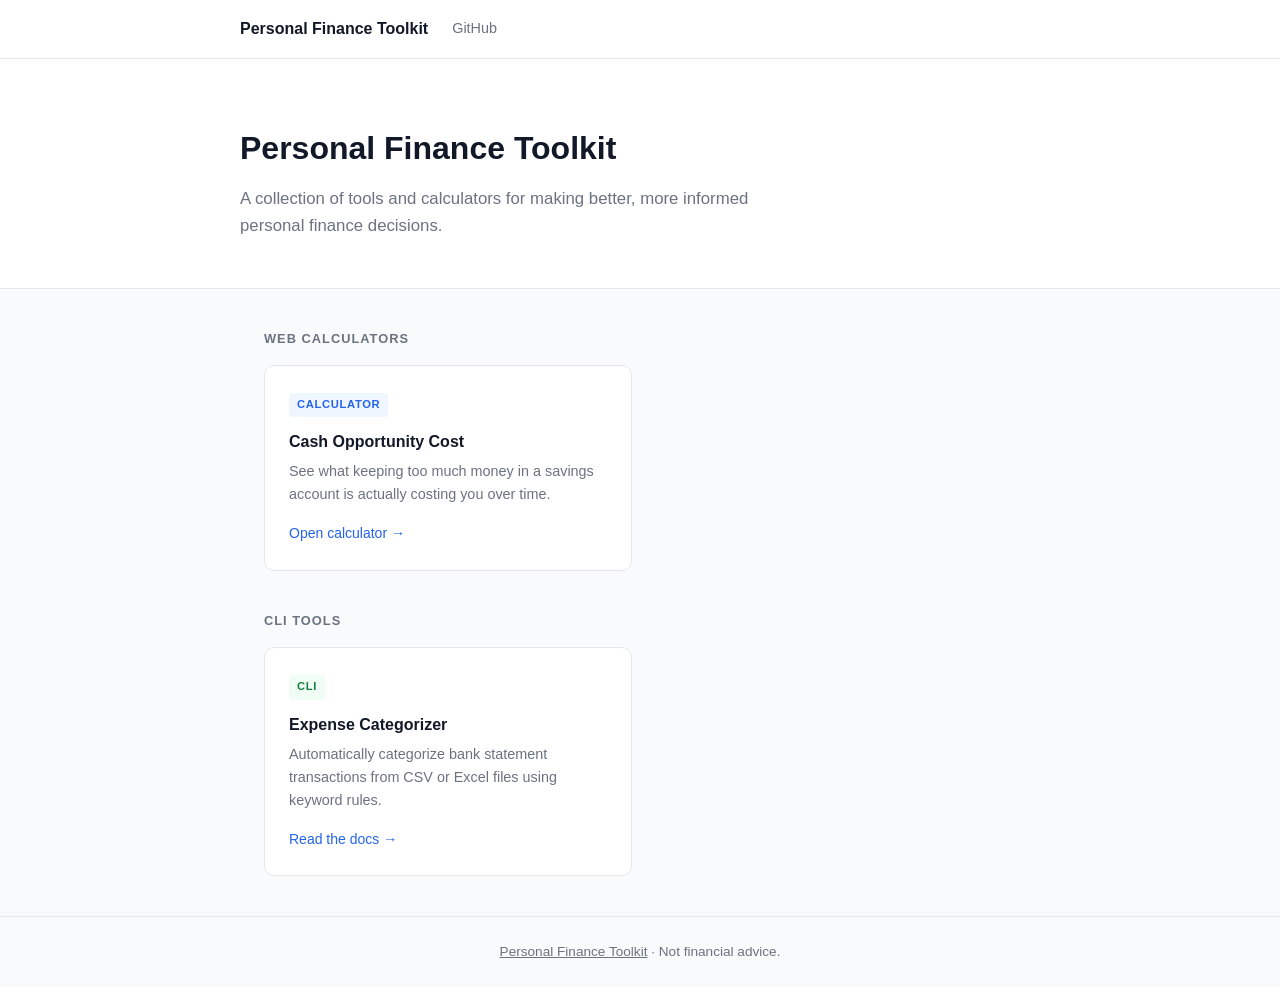
==== docs/index.html @ 0924c0c6 "Add GitHub Pages site with cash opportunity cost calculator Introduces a static web presence served " ====
<!DOCTYPE html>
<html lang="en">
<head>
    <meta charset="UTF-8">
    <meta name="viewport" content="width=device-width, initial-scale=1.0">
    <title>Personal Finance Toolkit</title>
    <style>
        :root {
            --blue: #2563eb;
            --text: #111827;
            --muted: #6b7280;
            --border: #e5e7eb;
            --bg: #f9fafb;
            --white: #ffffff;
        }
        * { box-sizing: border-box; margin: 0; padding: 0; }
        body { font-family: -apple-system, BlinkMacSystemFont, 'Segoe UI', Roboto, sans-serif; color: var(--text); background: var(--bg); line-height: 1.6; }

        header { background: var(--white); border-bottom: 1px solid var(--border); padding: 1rem 1.5rem; }
        header .inner { max-width: 800px; margin: 0 auto; display: flex; align-items: center; gap: 1.5rem; }
        header .brand { font-weight: 700; font-size: 1rem; text-decoration: none; color: var(--text); }
        header a { color: var(--muted); text-decoration: none; font-size: 0.9rem; }
        header a:hover { color: var(--text); }

        .hero { background: var(--white); padding: 4rem 1.5rem 3rem; border-bottom: 1px solid var(--border); }
        .hero .inner { max-width: 800px; margin: 0 auto; }
        .hero h1 { font-size: 2rem; font-weight: 700; margin-bottom: 0.75rem; }
        .hero p { color: var(--muted); font-size: 1.05rem; max-width: 520px; }

        .section { max-width: 800px; margin: 0 auto; padding: 2.5rem 1.5rem; }
        .section h2 { font-size: 0.8rem; font-weight: 700; text-transform: uppercase; letter-spacing: 0.08em; color: var(--muted); margin-bottom: 1rem; }

        .card-grid { display: grid; grid-template-columns: 1fr 1fr; gap: 1rem; }
        @media (max-width: 540px) { .card-grid { grid-template-columns: 1fr; } }

        .card {
            background: var(--white);
            border: 1px solid var(--border);
            border-radius: 10px;
            padding: 1.5rem;
            text-decoration: none;
            color: var(--text);
            display: block;
            transition: border-color 0.15s, box-shadow 0.15s;
        }
        .card:hover { border-color: var(--blue); box-shadow: 0 2px 8px rgba(37,99,235,0.1); }
        .card .tag {
            display: inline-block;
            font-size: 0.7rem;
            font-weight: 600;
            text-transform: uppercase;
            letter-spacing: 0.06em;
            padding: 0.2rem 0.5rem;
            border-radius: 4px;
            margin-bottom: 0.75rem;
        }
        .tag-web { background: #eff6ff; color: var(--blue); }
        .tag-cli { background: #f0fdf4; color: #15803d; }
        .card h3 { font-size: 1rem; font-weight: 600; margin-bottom: 0.35rem; }
        .card p { font-size: 0.9rem; color: var(--muted); }
        .card .arrow { display: inline-block; margin-top: 1rem; font-size: 0.875rem; color: var(--blue); font-weight: 500; }

        footer { padding: 1.5rem; text-align: center; font-size: 0.85rem; color: var(--muted); border-top: 1px solid var(--border); }
        footer a { color: var(--muted); }
    </style>
</head>
<body>

<header>
    <div class="inner">
        <a href="index.html" class="brand">Personal Finance Toolkit</a>
        <a href="https://github.com/mizsakpeter/personal-finance-toolkit">GitHub</a>
    </div>
</header>

<div class="hero">
    <div class="inner">
        <h1>Personal Finance Toolkit</h1>
        <p>A collection of tools and calculators for making better, more informed personal finance decisions.</p>
    </div>
</div>

<div class="section">
    <h2>Web Calculators</h2>
    <div class="card-grid">
        <a href="calculators/cash-opportunity-cost/" class="card">
            <span class="tag tag-web">Calculator</span>
            <h3>Cash Opportunity Cost</h3>
            <p>See what keeping too much money in a savings account is actually costing you over time.</p>
            <span class="arrow">Open calculator →</span>
        </a>
    </div>
</div>

<div class="section" style="padding-top: 0;">
    <h2>CLI Tools</h2>
    <div class="card-grid">
        <a href="https://github.com/mizsakpeter/personal-finance-toolkit/blob/main/docs/expense_categorizer.md" class="card">
            <span class="tag tag-cli">CLI</span>
            <h3>Expense Categorizer</h3>
            <p>Automatically categorize bank statement transactions from CSV or Excel files using keyword rules.</p>
            <span class="arrow">Read the docs →</span>
        </a>
    </div>
</div>

<footer>
    <a href="https://github.com/mizsakpeter/personal-finance-toolkit">Personal Finance Toolkit</a> · Not financial advice.
</footer>

</body>
</html>
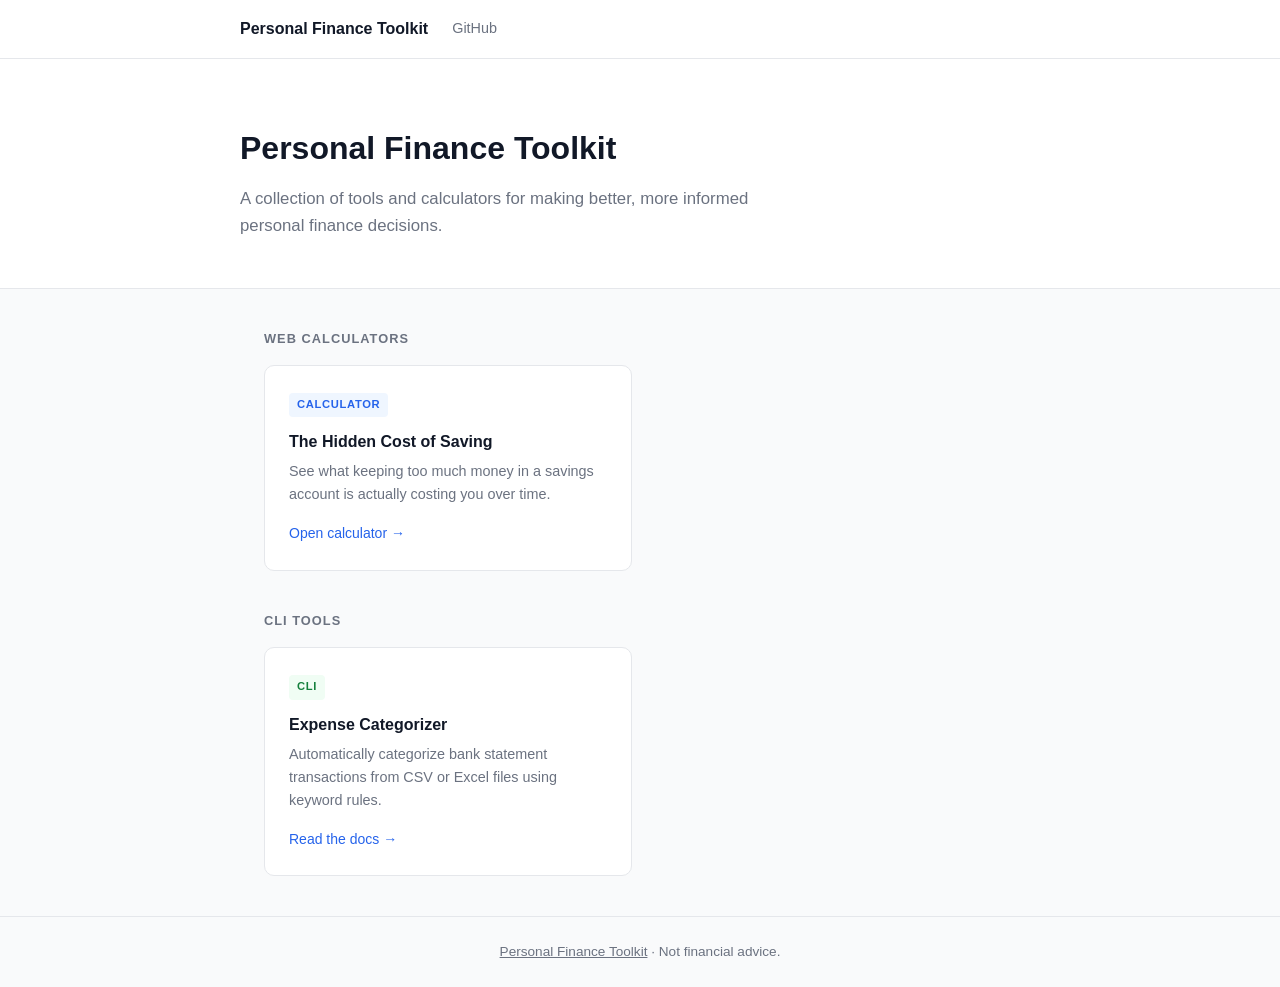
==== commit e9e18ec4: "Sync and polish EN/HU calculator content - Fix typo in English: "The depth" → "Debt has a visible co" ====
--- a/docs/index.html
+++ b/docs/index.html
@@ -85,7 +85,7 @@
     <div class="card-grid">
         <a href="calculators/cash-opportunity-cost/" class="card">
             <span class="tag tag-web">Calculator</span>
-            <h3>Cash Opportunity Cost</h3>
+            <h3>The Hidden Cost of Saving</h3>
             <p>See what keeping too much money in a savings account is actually costing you over time.</p>
             <span class="arrow">Open calculator →</span>
         </a>
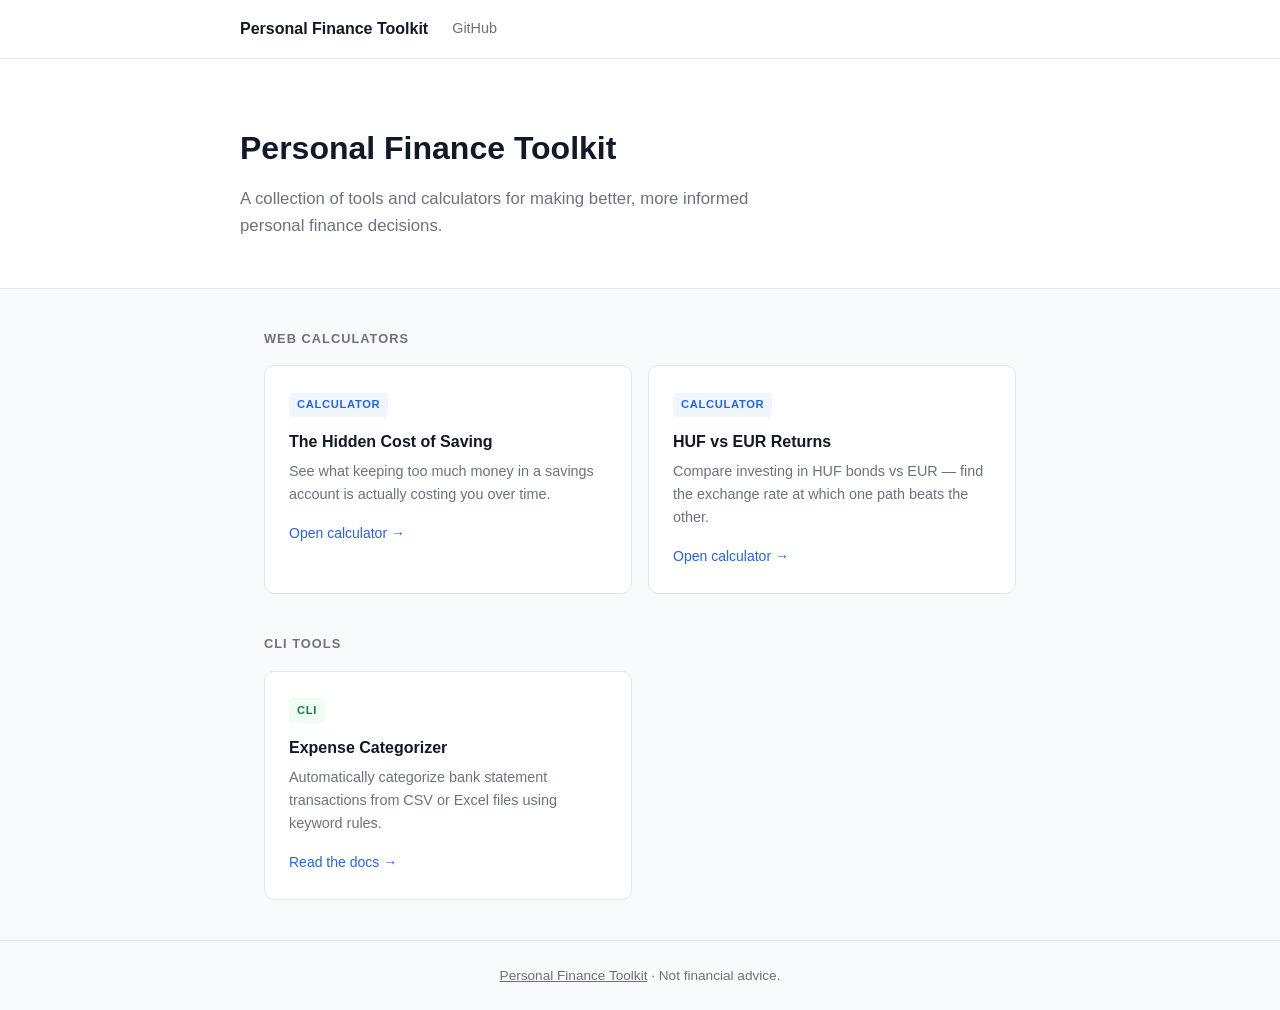
==== commit ee9829d8: "Add HUF vs EUR currency return calculator New calculator at calculators/currency-return/ comparing t" ====
--- a/docs/index.html
+++ b/docs/index.html
@@ -89,6 +89,12 @@
             <p>See what keeping too much money in a savings account is actually costing you over time.</p>
             <span class="arrow">Open calculator →</span>
         </a>
+        <a href="calculators/currency-return/" class="card">
+            <span class="tag tag-web">Calculator</span>
+            <h3>HUF vs EUR Returns</h3>
+            <p>Compare investing in HUF bonds vs EUR — find the exchange rate at which one path beats the other.</p>
+            <span class="arrow">Open calculator →</span>
+        </a>
     </div>
 </div>
 
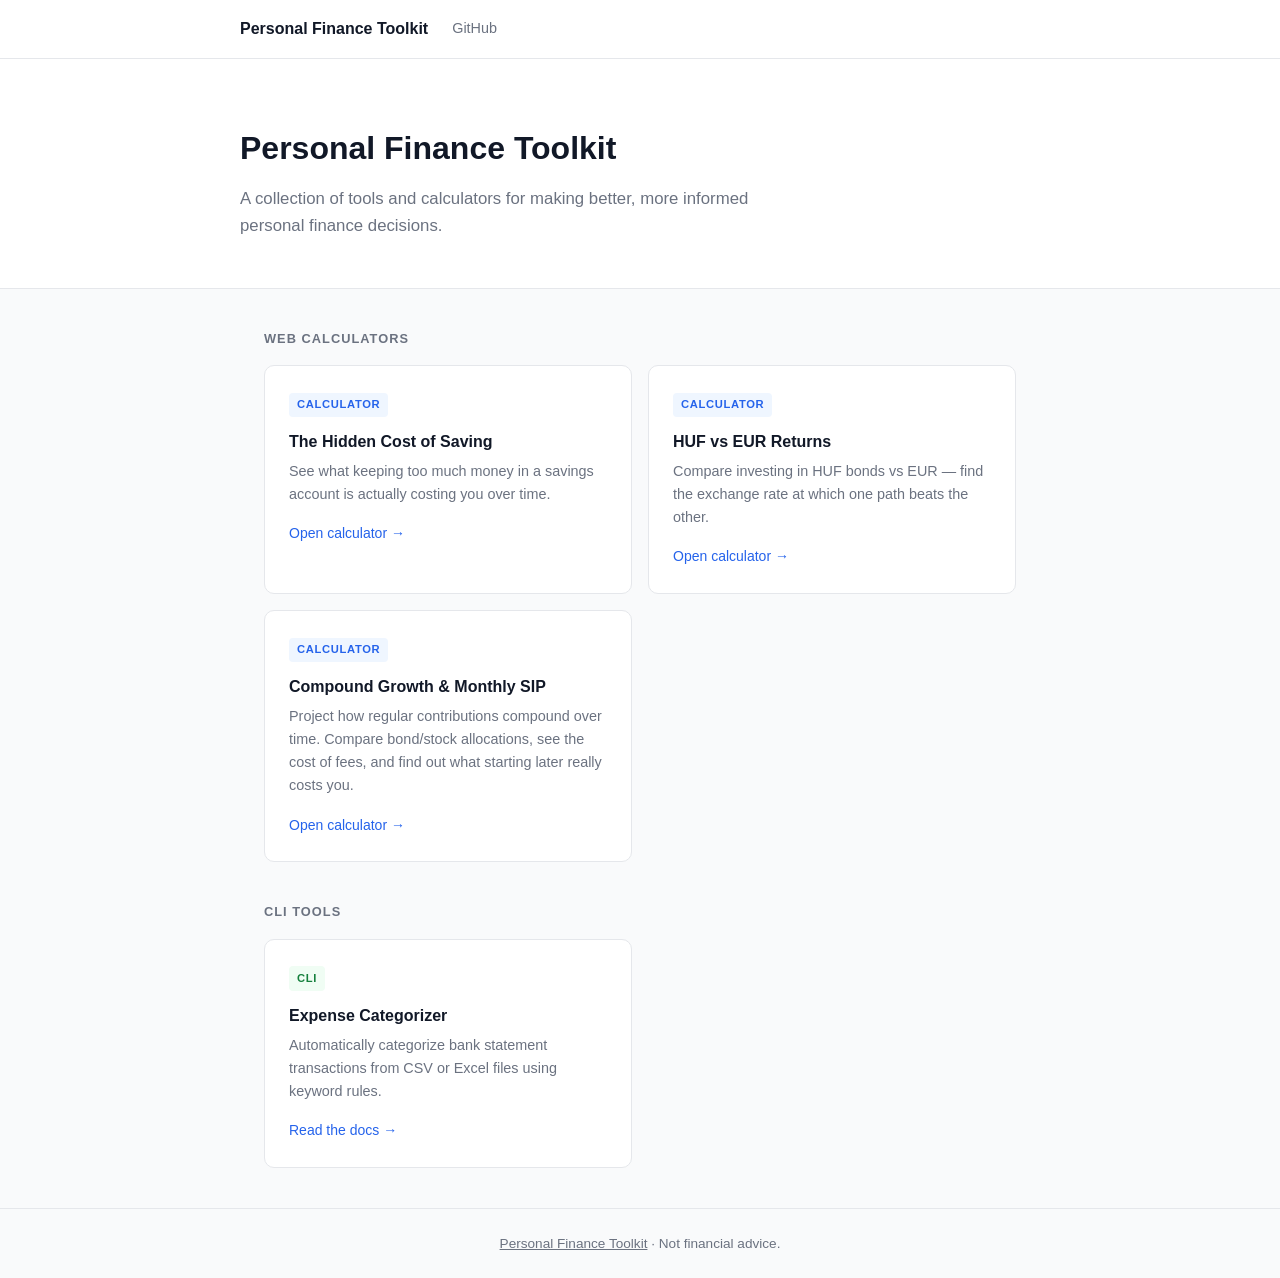
==== commit 93977575: "Add compound growth / monthly SIP calculator (Phase 1) - New calculator at docs/calculators/compound" ====
--- a/docs/index.html
+++ b/docs/index.html
@@ -69,7 +69,7 @@
 <header>
     <div class="inner">
         <a href="index.html" class="brand">Personal Finance Toolkit</a>
-        <a href="https://github.com/mizsakpeter/personal-finance-toolkit">GitHub</a>
+        <a href="https://github.com/mizsakpeti/personal-finance-toolkit">GitHub</a>
     </div>
 </header>
 
@@ -95,13 +95,19 @@
             <p>Compare investing in HUF bonds vs EUR — find the exchange rate at which one path beats the other.</p>
             <span class="arrow">Open calculator →</span>
         </a>
+        <a href="calculators/compound-growth/" class="card">
+            <span class="tag tag-web">Calculator</span>
+            <h3>Compound Growth &amp; Monthly SIP</h3>
+            <p>Project how regular contributions compound over time. Compare bond/stock allocations, see the cost of fees, and find out what starting later really costs you.</p>
+            <span class="arrow">Open calculator →</span>
+        </a>
     </div>
 </div>
 
 <div class="section" style="padding-top: 0;">
     <h2>CLI Tools</h2>
     <div class="card-grid">
-        <a href="https://github.com/mizsakpeter/personal-finance-toolkit/blob/main/docs/expense_categorizer.md" class="card">
+        <a href="https://github.com/mizsakpeti/personal-finance-toolkit/blob/main/docs/expense_categorizer.md" class="card">
             <span class="tag tag-cli">CLI</span>
             <h3>Expense Categorizer</h3>
             <p>Automatically categorize bank statement transactions from CSV or Excel files using keyword rules.</p>
@@ -111,7 +117,7 @@
 </div>
 
 <footer>
-    <a href="https://github.com/mizsakpeter/personal-finance-toolkit">Personal Finance Toolkit</a> · Not financial advice.
+    <a href="https://github.com/mizsakpeti/personal-finance-toolkit">Personal Finance Toolkit</a> · Not financial advice.
 </footer>
 
 </body>
